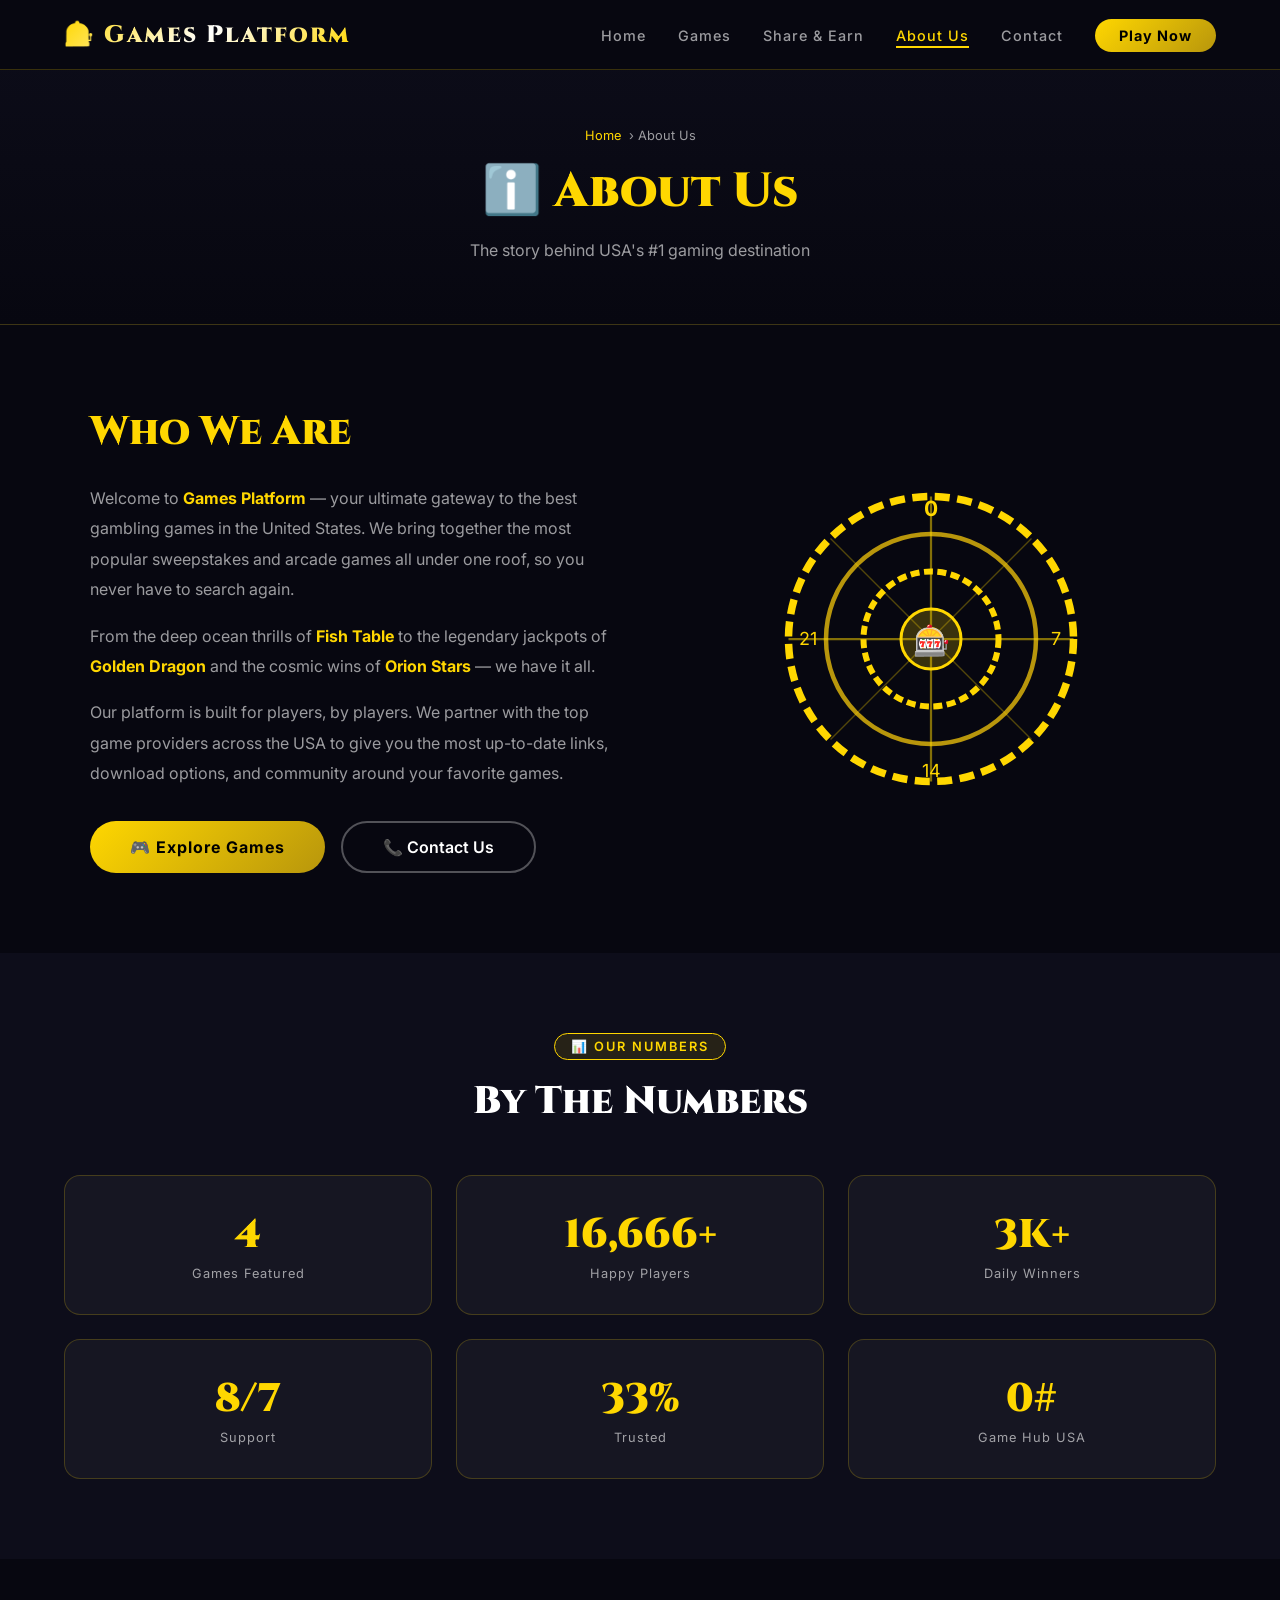
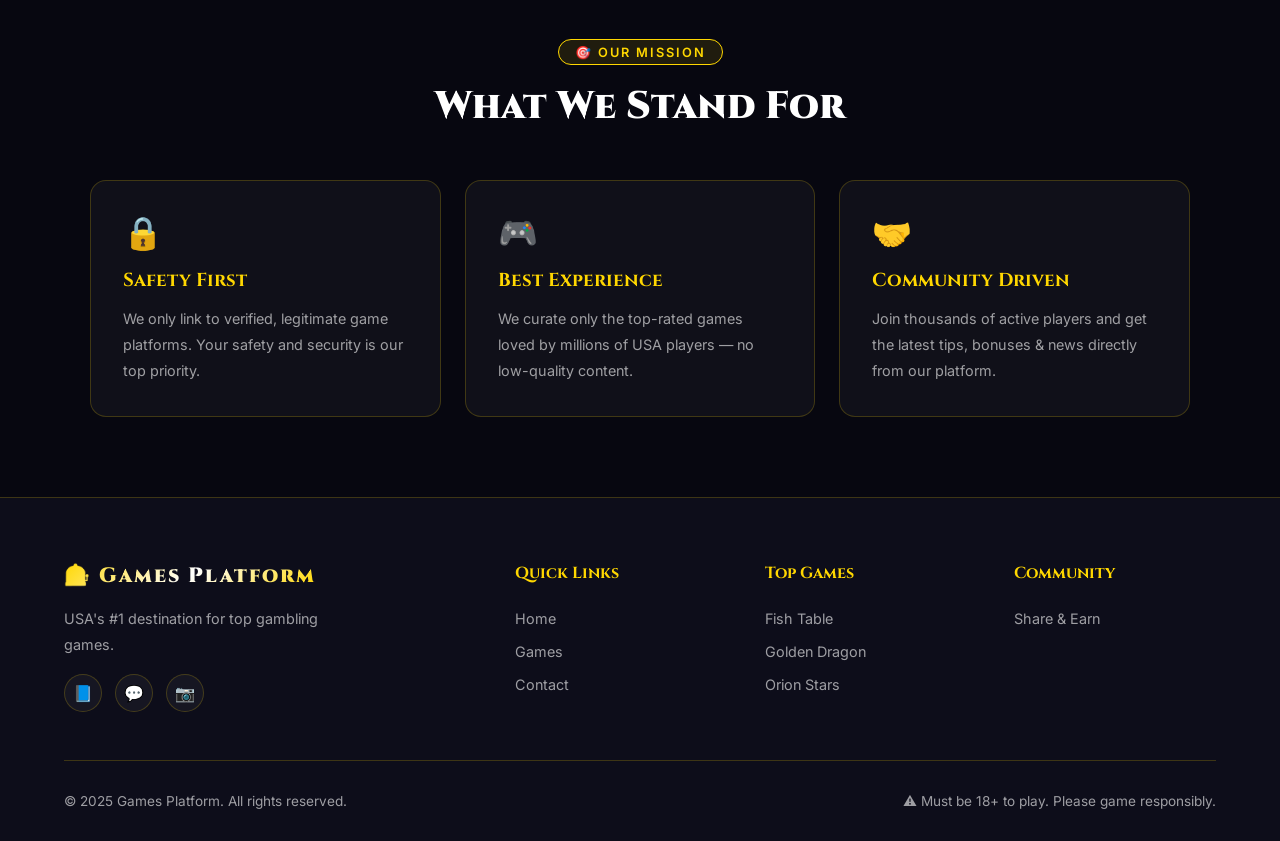
==== about.html @ 81f50ca0 "Add files via upload 1st Deployment" ====
<!DOCTYPE html>
<html lang="en">
<head>
  <meta charset="UTF-8"/>
  <meta name="viewport" content="width=device-width,initial-scale=1.0"/>
  <title>About Us – Games Platform</title>
  <meta name="description" content="Learn about Games Platform – USA's premier gambling games destination. Our mission, story, and commitment to the best gaming experience."/>
  <link rel="stylesheet" href="css/style.css"/>
  <link rel="icon" href="data:image/svg+xml,<svg xmlns='http://www.w3.org/2000/svg' viewBox='0 0 100 100'><text y='.9em' font-size='90'>🎰</text></svg>"/>
</head>
<body>

<nav id="navbar">
  <a href="index.html" class="nav-logo">🎰 Games Platform</a>
  <ul class="nav-links">
    <li><a href="index.html">Home</a></li>
    <li><a href="games.html">Games</a></li>
    <li><a href="referral.html">Share & Earn</a></li>
    <li><a href="about.html" class="active">About Us</a></li>
    <li><a href="contact.html">Contact</a></li>
    <li><a href="games.html" class="nav-cta">Play Now</a></li>
  </ul>
  <button class="hamburger" id="hamburger"><span></span><span></span><span></span></button>
</nav>
<div class="mobile-menu" id="mobileMenu">
  <a href="index.html">🏠 Home</a>
  <a href="games.html">🎮 Games</a>
  <a href="referral.html">🎁 Share & Earn</a>
  <a href="about.html">ℹ️ About Us</a>
  <a href="contact.html">📞 Contact</a>
</div>

<div class="page-header">
  <div class="breadcrumb"><a href="index.html">Home</a> › About Us</div>
  <h1>ℹ️ About Us</h1>
  <p>The story behind USA's #1 gaming destination</p>
</div>

<!-- ABOUT SECTION -->
<section style="background:var(--bg)">
  <div class="about-grid fade-in">
    <div class="about-text">
      <h2>Who We Are</h2>
      <p>Welcome to <strong style="color:var(--gold)">Games Platform</strong> — your ultimate gateway to the best gambling games in the United States. We bring together the most popular sweepstakes and arcade games all under one roof, so you never have to search again.</p>
      <p>From the deep ocean thrills of <strong style="color:var(--gold)">Fish Table</strong> to the legendary jackpots of <strong style="color:var(--gold)">Golden Dragon</strong> and the cosmic wins of <strong style="color:var(--gold)">Orion Stars</strong> — we have it all.</p>
      <p>Our platform is built for players, by players. We partner with the top game providers across the USA to give you the most up-to-date links, download options, and community around your favorite games.</p>
      <div style="margin-top:2rem;display:flex;gap:1rem;flex-wrap:wrap">
        <a href="games.html" class="btn-primary">🎮 Explore Games</a>
        <a href="contact.html" class="btn-outline">📞 Contact Us</a>
      </div>
    </div>
    <div class="about-visual">
      <svg class="about-wheel" viewBox="0 0 200 200" fill="none" xmlns="http://www.w3.org/2000/svg">
        <circle cx="100" cy="100" r="95" stroke="#FFD700" stroke-width="5" stroke-dasharray="10 5"/>
        <circle cx="100" cy="100" r="70" stroke="#B8960C" stroke-width="3"/>
        <circle cx="100" cy="100" r="45" stroke="#FFD700" stroke-width="4" stroke-dasharray="6 3"/>
        <circle cx="100" cy="100" r="20" fill="rgba(255,215,0,0.2)" stroke="#FFD700" stroke-width="2"/>
        <circle cx="100" cy="100" r="8" fill="#FFD700"/>
        <line x1="100" y1="5" x2="100" y2="195" stroke="#FFD700" stroke-width="1.5" opacity="0.5"/>
        <line x1="5" y1="100" x2="195" y2="100" stroke="#FFD700" stroke-width="1.5" opacity="0.5"/>
        <line x1="33" y1="33" x2="167" y2="167" stroke="#FFD700" stroke-width="1" opacity="0.3"/>
        <line x1="167" y1="33" x2="33" y2="167" stroke="#FFD700" stroke-width="1" opacity="0.3"/>
        <text x="100" y="18" text-anchor="middle" fill="#FFD700" font-size="14" font-weight="bold">0</text>
        <text x="183" y="104" text-anchor="middle" fill="#FFD700" font-size="12">7</text>
        <text x="100" y="192" text-anchor="middle" fill="#FFD700" font-size="12">14</text>
        <text x="18" y="104" text-anchor="middle" fill="#FFD700" font-size="12">21</text>
        <text x="100" y="108" text-anchor="middle" fill="#FFD700" font-size="20">🎰</text>
      </svg>
    </div>
  </div>
</section>

<!-- STATS -->
<section style="background:var(--bg2)">
  <div class="section-header fade-in">
    <div class="section-badge">📊 Our Numbers</div>
    <h2 class="section-title">By The Numbers</h2>
  </div>
  <div class="stats-row fade-in">
    <div class="stat-box">
      <span class="big" data-target="12" data-suffix="">12</span>
      <span class="lbl">Games Featured</span>
    </div>
    <div class="stat-box">
      <span class="big" data-target="50000" data-suffix="+">50K+</span>
      <span class="lbl">Happy Players</span>
    </div>
    <div class="stat-box">
      <span class="big" data-target="10" data-suffix="K+">10K+</span>
      <span class="lbl">Daily Winners</span>
    </div>
    <div class="stat-box">
      <span class="big" data-target="24" data-suffix="/7">24/7</span>
      <span class="lbl">Support</span>
    </div>
    <div class="stat-box">
      <span class="big" data-target="100" data-suffix="%">100%</span>
      <span class="lbl">Trusted</span>
    </div>
    <div class="stat-box">
      <span class="big" data-target="1" data-suffix="#">#1</span>
      <span class="lbl">Game Hub USA</span>
    </div>
  </div>
</section>

<!-- MISSION -->
<section style="background:var(--bg)">
  <div class="section-header fade-in">
    <div class="section-badge">🎯 Our Mission</div>
    <h2 class="section-title">What We Stand For</h2>
  </div>
  <div style="display:grid;grid-template-columns:repeat(auto-fit,minmax(260px,1fr));gap:1.5rem;max-width:1100px;margin:0 auto">
    <div class="stat-box fade-in" style="text-align:left;padding:2rem">
      <span style="font-size:2rem;margin-bottom:1rem;display:block">🔒</span>
      <h3 style="font-family:Cinzel,serif;color:var(--gold);margin-bottom:.8rem">Safety First</h3>
      <p style="color:var(--text-dim);font-size:.9rem;line-height:1.8">We only link to verified, legitimate game platforms. Your safety and security is our top priority.</p>
    </div>
    <div class="stat-box fade-in" style="text-align:left;padding:2rem">
      <span style="font-size:2rem;margin-bottom:1rem;display:block">🎮</span>
      <h3 style="font-family:Cinzel,serif;color:var(--gold);margin-bottom:.8rem">Best Experience</h3>
      <p style="color:var(--text-dim);font-size:.9rem;line-height:1.8">We curate only the top-rated games loved by millions of USA players — no low-quality content.</p>
    </div>
    <div class="stat-box fade-in" style="text-align:left;padding:2rem">
      <span style="font-size:2rem;margin-bottom:1rem;display:block">🤝</span>
      <h3 style="font-family:Cinzel,serif;color:var(--gold);margin-bottom:.8rem">Community Driven</h3>
      <p style="color:var(--text-dim);font-size:.9rem;line-height:1.8">Join thousands of active players and get the latest tips, bonuses & news directly from our platform.</p>
    </div>
  </div>
</section>

<footer>
  <div class="footer-grid">
    <div class="footer-brand">
      <a href="index.html" class="nav-logo">🎰 Games Platform</a>
      <p>USA's #1 destination for top gambling games.</p>
      <div class="footer-socials">
        <a href="https://facebook.com/gamesplatform" class="footer-social" target="_blank">📘</a>
        <a href="https://wa.me/1234567890" class="footer-social" target="_blank">💬</a>
        <a href="https://instagram.com/gamesplatform" class="footer-social" target="_blank">📷</a>
      </div>
    </div>
    <div class="footer-col"><h4>Quick Links</h4><ul>
      <li><a href="index.html">Home</a></li>
      <li><a href="games.html">Games</a></li>
      <li><a href="contact.html">Contact</a></li>
    </ul></div>
    <div class="footer-col"><h4>Top Games</h4><ul>
      <li><a href="games.html">Fish Table</a></li>
      <li><a href="games.html">Golden Dragon</a></li>
      <li><a href="games.html">Orion Stars</a></li>
    </ul></div>
    <div class="footer-col"><h4>Community</h4><ul>
      <li><a href="referral.html">Share & Earn</a></li>
    </ul></div>
  </div>
  <div class="footer-bottom">
    <p>© 2025 Games Platform. All rights reserved.</p>
    <p class="disclaimer">⚠️ Must be 18+ to play. Please game responsibly.</p>
  </div>
</footer>

<script src="js/games.js"></script>
<script src="js/main.js"></script>
</body>
</html>
---- css/style.css ----
@import url('https://fonts.googleapis.com/css2?family=Cinzel:wght@400;600;700;900&family=Inter:wght@300;400;500;600;700&display=swap');

:root {
  --gold: #FFD700;
  --gold-dark: #B8960C;
  --red: #FF2244;
  --green: #00FF88;
  --bg: #070710;
  --bg2: #0d0d1a;
  --bg3: #12122a;
  --card: rgba(255,255,255,0.04);
  --border: rgba(255,215,0,0.2);
  --text: #ffffff;
  --text-dim: rgba(255,255,255,0.6);
  --nav-h: 70px;
  --radius: 16px;
  --shadow-gold: 0 0 30px rgba(255,215,0,0.3);
}

*,*::before,*::after{box-sizing:border-box;margin:0;padding:0;}
html{scroll-behavior:smooth;}
body{font-family:'Inter',sans-serif;background:var(--bg);color:var(--text);overflow-x:hidden;min-height:100vh;}

/* ── SCROLLBAR ── */
::-webkit-scrollbar{width:6px;}
::-webkit-scrollbar-track{background:var(--bg);}
::-webkit-scrollbar-thumb{background:var(--gold-dark);border-radius:3px;}

/* ── NAV ── */
nav{position:fixed;top:0;left:0;width:100%;height:var(--nav-h);z-index:1000;display:flex;align-items:center;justify-content:space-between;padding:0 5%;background:rgba(7,7,16,0.9);backdrop-filter:blur(20px);border-bottom:1px solid var(--border);transition:.3s;}
.nav-logo{font-family:'Cinzel',serif;font-size:1.5rem;font-weight:900;background:linear-gradient(135deg,var(--gold),#fff,var(--gold));-webkit-background-clip:text;-webkit-text-fill-color:transparent;background-clip:text;text-decoration:none;letter-spacing:2px;}
.nav-links{display:flex;align-items:center;gap:2rem;list-style:none;}
.nav-links a{color:var(--text-dim);text-decoration:none;font-size:.9rem;font-weight:500;transition:.3s;letter-spacing:1px;position:relative;}
.nav-links a::after{content:'';position:absolute;bottom:-4px;left:0;width:0;height:2px;background:var(--gold);transition:.3s;}
.nav-links a:hover,.nav-links a.active{color:var(--gold);}
.nav-links a:hover::after,.nav-links a.active::after{width:100%;}
.nav-cta{background:linear-gradient(135deg,var(--gold),var(--gold-dark));color:#000!important;padding:.5rem 1.5rem;border-radius:50px;font-weight:700!important;transition:.3s!important;}
.nav-cta:hover{transform:scale(1.05);box-shadow:var(--shadow-gold);}
.hamburger{display:none;flex-direction:column;gap:5px;cursor:pointer;background:none;border:none;padding:5px;}
.hamburger span{display:block;width:25px;height:2px;background:var(--gold);transition:.3s;border-radius:2px;}
.mobile-menu{display:none;position:fixed;top:var(--nav-h);left:0;width:100%;background:rgba(7,7,16,0.98);backdrop-filter:blur(20px);padding:2rem;flex-direction:column;gap:1.5rem;border-bottom:1px solid var(--border);z-index:999;}
.mobile-menu a{color:var(--text);text-decoration:none;font-size:1.1rem;font-weight:500;padding:.5rem 0;border-bottom:1px solid var(--border);}
.mobile-menu.open{display:flex;}

/* ── HERO ── */
.hero{position:relative;min-height:100vh;display:flex;align-items:center;justify-content:center;text-align:center;overflow:hidden;padding-top:var(--nav-h);}
.hero-bg{position:absolute;inset:0;background:linear-gradient(135deg,#070710 0%,#0d0a1a 40%,#1a0a00 100%);}
.hero-bg::before{content:'';position:absolute;inset:0;background:url('images/hero_banner.png') center/cover no-repeat;opacity:.25;}
.hero-particles{position:absolute;inset:0;pointer-events:none;}
.particle{position:absolute;pointer-events:none;animation:float-particle linear infinite;}
@keyframes float-particle{0%{transform:translateY(100vh) rotate(0deg);opacity:0;}10%{opacity:1;}90%{opacity:1;}100%{transform:translateY(-100px) rotate(720deg);opacity:0;}}
.hero-content{position:relative;z-index:2;max-width:900px;padding:2rem;}
.hero-badge{display:inline-block;background:rgba(255,215,0,.1);border:1px solid var(--gold);color:var(--gold);padding:.4rem 1.2rem;border-radius:50px;font-size:.85rem;font-weight:600;letter-spacing:2px;margin-bottom:1.5rem;animation:pulse-glow 2s infinite;}
@keyframes pulse-glow{0%,100%{box-shadow:0 0 10px rgba(255,215,0,.3);}50%{box-shadow:0 0 30px rgba(255,215,0,.7);}}
.hero h1{font-family:'Cinzel',serif;font-size:clamp(2.5rem,6vw,5rem);font-weight:900;line-height:1.1;margin-bottom:1.5rem;background:linear-gradient(135deg,#fff 0%,var(--gold) 50%,#fff 100%);-webkit-background-clip:text;-webkit-text-fill-color:transparent;background-clip:text;background-size:200%;animation:shimmer 3s linear infinite;}
@keyframes shimmer{0%{background-position:200% center;}100%{background-position:-200% center;}}
.hero p{font-size:1.1rem;color:var(--text-dim);max-width:600px;margin:0 auto 2.5rem;line-height:1.8;}
.hero-btns{display:flex;gap:1rem;justify-content:center;flex-wrap:wrap;}
.btn-primary{display:inline-flex;align-items:center;gap:.5rem;background:linear-gradient(135deg,var(--gold),var(--gold-dark));color:#000;padding:.9rem 2.5rem;border-radius:50px;font-weight:700;text-decoration:none;font-size:1rem;transition:.3s;border:none;cursor:pointer;letter-spacing:1px;}
.btn-primary:hover{transform:translateY(-3px) scale(1.03);box-shadow:0 10px 40px rgba(255,215,0,.5);}
.btn-outline{display:inline-flex;align-items:center;gap:.5rem;background:transparent;color:var(--text);padding:.9rem 2.5rem;border-radius:50px;font-weight:600;text-decoration:none;font-size:1rem;transition:.3s;border:2px solid rgba(255,255,255,.3);cursor:pointer;}
.btn-outline:hover{border-color:var(--gold);color:var(--gold);transform:translateY(-3px);}
.hero-stats{display:flex;gap:3rem;justify-content:center;margin-top:4rem;flex-wrap:wrap;}
.hero-stat{text-align:center;}
.hero-stat .num{font-family:'Cinzel',serif;font-size:2rem;font-weight:900;color:var(--gold);display:block;}
.hero-stat .lbl{font-size:.8rem;color:var(--text-dim);letter-spacing:2px;text-transform:uppercase;}

/* ── ROULETTE WHEEL ANIMATION ── */
.roulette-anim{position:absolute;right:-5%;top:50%;transform:translateY(-50%);width:400px;height:400px;opacity:.15;animation:spin-slow 20s linear infinite;}
@keyframes spin-slow{from{transform:translateY(-50%) rotate(0deg);}to{transform:translateY(-50%) rotate(360deg);}}
.roulette-anim svg{width:100%;height:100%;}

/* ── SECTION COMMONS ── */
section{padding:5rem 5%;}
.section-header{text-align:center;margin-bottom:3rem;}
.section-badge{display:inline-block;background:rgba(255,215,0,.1);border:1px solid var(--gold);color:var(--gold);padding:.3rem 1rem;border-radius:50px;font-size:.8rem;font-weight:600;letter-spacing:2px;margin-bottom:1rem;text-transform:uppercase;}
.section-title{font-family:'Cinzel',serif;font-size:clamp(1.8rem,3vw,2.8rem);font-weight:900;margin-bottom:1rem;}
.section-sub{color:var(--text-dim);font-size:1rem;max-width:500px;margin:0 auto;}

/* ── HOT GAMES STRIP ── */
.hot-section{background:var(--bg2);padding:3rem 0;}
.hot-scroll-container{overflow-x:auto;padding:0 5%;scrollbar-width:none;}
.hot-scroll-container::-webkit-scrollbar{display:none;}
.hot-strip{display:flex;gap:1.5rem;width:max-content;padding:1rem 0;}
.hot-card{width:220px;border-radius:var(--radius);overflow:hidden;position:relative;cursor:pointer;transition:.3s;border:1px solid var(--border);flex-shrink:0;}
.hot-card:hover{transform:translateY(-8px) scale(1.03);border-color:var(--gold);box-shadow:var(--shadow-gold);}
.hot-card-img{width:100%;height:140px;object-fit:cover;display:block;}
.hot-card-img-placeholder{width:100%;height:140px;display:flex;align-items:center;justify-content:center;font-size:3rem;}
.hot-card-info{padding:1rem;background:var(--bg3);}
.hot-card-info h4{font-family:'Cinzel',serif;font-size:.9rem;margin-bottom:.3rem;color:var(--gold);}
.hot-card-info p{font-size:.75rem;color:var(--text-dim);}
.hot-badge{position:absolute;top:.7rem;left:.7rem;background:var(--red);color:#fff;padding:.2rem .6rem;border-radius:50px;font-size:.7rem;font-weight:700;animation:pulse-badge 1.5s infinite;}
@keyframes pulse-badge{0%,100%{transform:scale(1);}50%{transform:scale(1.1);}}

/* ── GAME CARDS GRID ── */
.games-grid{display:grid;grid-template-columns:repeat(auto-fill,minmax(280px,1fr));gap:1.5rem;}
.game-card{background:var(--card);border:1px solid var(--border);border-radius:var(--radius);overflow:hidden;transition:.4s;position:relative;display:flex;flex-direction:column;}
.game-card:hover{transform:translateY(-10px);border-color:var(--gold);box-shadow:var(--shadow-gold);}
.game-card-img-wrap{position:relative;height:200px;overflow:hidden;}
.game-card-img{width:100%;height:100%;object-fit:cover;transition:.4s;}
.game-card:hover .game-card-img{transform:scale(1.08);}
.game-card-placeholder{width:100%;height:100%;display:flex;align-items:center;justify-content:center;font-size:4rem;transition:.4s;}
.game-card:hover .game-card-placeholder{transform:scale(1.1);}
.game-card-badge{position:absolute;top:.8rem;left:.8rem;padding:.3rem .8rem;border-radius:50px;font-size:.75rem;font-weight:700;background:var(--red);color:#fff;backdrop-filter:blur(10px);}
.game-card-body{padding:1.5rem;flex:1;display:flex;flex-direction:column;}
.game-card-body h3{font-family:'Cinzel',serif;font-size:1.1rem;font-weight:700;margin-bottom:.5rem;color:var(--gold);}
.game-card-body p{font-size:.85rem;color:var(--text-dim);line-height:1.6;flex:1;margin-bottom:1rem;}
.game-card-rating{display:flex;align-items:center;gap:.3rem;font-size:.8rem;color:var(--gold);margin-bottom:1rem;}
.game-card-btns{display:flex;gap:.8rem;}
.btn-play{flex:1;display:inline-flex;align-items:center;justify-content:center;gap:.4rem;background:linear-gradient(135deg,var(--gold),var(--gold-dark));color:#000;padding:.6rem 1rem;border-radius:50px;font-weight:700;text-decoration:none;font-size:.85rem;transition:.3s;border:none;cursor:pointer;}
.btn-play:hover{transform:scale(1.05);box-shadow:0 5px 20px rgba(255,215,0,.4);}
.btn-download{flex:1;display:inline-flex;align-items:center;justify-content:center;gap:.4rem;background:transparent;color:var(--text);padding:.6rem 1rem;border-radius:50px;font-weight:600;text-decoration:none;font-size:.85rem;transition:.3s;border:1px solid rgba(255,255,255,.2);}
.btn-download:hover{border-color:var(--green);color:var(--green);}

/* ── FILTER TABS ── */
.filter-tabs{display:flex;gap:.8rem;justify-content:center;flex-wrap:wrap;margin-bottom:2.5rem;}
.filter-tab{background:transparent;border:1px solid var(--border);color:var(--text-dim);padding:.5rem 1.5rem;border-radius:50px;font-size:.85rem;font-weight:500;cursor:pointer;transition:.3s;}
.filter-tab.active,.filter-tab:hover{background:var(--gold);color:#000;border-color:var(--gold);font-weight:700;}

/* ── ABOUT PAGE ── */
.about-grid{display:grid;grid-template-columns:1fr 1fr;gap:4rem;align-items:center;max-width:1100px;margin:0 auto;}
.about-text h2{font-family:'Cinzel',serif;font-size:2.5rem;font-weight:900;margin-bottom:1.5rem;color:var(--gold);}
.about-text p{color:var(--text-dim);line-height:1.9;margin-bottom:1rem;font-size:1rem;}
.about-visual{position:relative;display:flex;align-items:center;justify-content:center;}
.about-wheel{width:300px;height:300px;animation:spin-slow 15s linear infinite;}
.stats-row{display:grid;grid-template-columns:repeat(3,1fr);gap:1.5rem;margin-top:3rem;}
.stat-box{background:var(--card);border:1px solid var(--border);border-radius:var(--radius);padding:2rem;text-align:center;transition:.3s;}
.stat-box:hover{border-color:var(--gold);box-shadow:var(--shadow-gold);}
.stat-box .big{font-family:'Cinzel',serif;font-size:2.5rem;font-weight:900;color:var(--gold);display:block;}
.stat-box .lbl{font-size:.8rem;color:var(--text-dim);letter-spacing:1px;}

/* ── CONTACT PAGE ── */
.contact-grid{display:grid;grid-template-columns:1fr 1fr;gap:4rem;max-width:1000px;margin:0 auto;align-items:start;}
.contact-info h2{font-family:'Cinzel',serif;font-size:2rem;color:var(--gold);margin-bottom:1rem;}
.contact-info p{color:var(--text-dim);line-height:1.8;margin-bottom:2rem;}
.contact-links{display:flex;flex-direction:column;gap:1rem;}
.contact-link{display:flex;align-items:center;gap:1rem;padding:1rem 1.5rem;background:var(--card);border:1px solid var(--border);border-radius:var(--radius);text-decoration:none;color:var(--text);transition:.3s;}
.contact-link:hover{border-color:var(--gold);color:var(--gold);transform:translateX(5px);}
.contact-link .icon{font-size:1.5rem;width:40px;text-align:center;}
.contact-link .info strong{display:block;font-weight:600;margin-bottom:.2rem;}
.contact-link .info span{font-size:.85rem;color:var(--text-dim);}
.contact-social{background:var(--bg2);border:1px solid var(--border);border-radius:var(--radius);padding:2rem;}
.contact-social h3{font-family:'Cinzel',serif;font-size:1.3rem;color:var(--gold);margin-bottom:1.5rem;}
.social-links-grid{display:grid;grid-template-columns:1fr 1fr;gap:1rem;}
.social-link{display:flex;align-items:center;gap:.8rem;padding:.8rem 1rem;background:var(--card);border:1px solid var(--border);border-radius:12px;text-decoration:none;color:var(--text);transition:.3s;font-size:.9rem;}
.social-link:hover{border-color:var(--gold);color:var(--gold);transform:scale(1.03);}

/* ── FACEBOOK PAGES ── */
.fb-grid{display:grid;grid-template-columns:repeat(auto-fill,minmax(300px,1fr));gap:1.5rem;}
.fb-card{background:var(--card);border:1px solid var(--border);border-radius:var(--radius);padding:2rem;transition:.3s;display:flex;flex-direction:column;gap:1rem;}
.fb-card:hover{border-color:#1877f2;box-shadow:0 0 30px rgba(24,119,242,.3);transform:translateY(-5px);}
.fb-card-top{display:flex;align-items:center;gap:1rem;}
.fb-avatar{width:60px;height:60px;border-radius:50%;background:linear-gradient(135deg,#1877f2,#42a5f5);display:flex;align-items:center;justify-content:center;font-size:1.8rem;flex-shrink:0;}
.fb-card-top h3{font-family:'Cinzel',serif;font-size:1rem;color:var(--gold);margin-bottom:.3rem;}
.fb-likes{font-size:.8rem;color:var(--text-dim);}
.fb-card p{color:var(--text-dim);font-size:.9rem;line-height:1.7;flex:1;}
.btn-fb{display:inline-flex;align-items:center;justify-content:center;gap:.5rem;background:#1877f2;color:#fff;padding:.7rem 1.5rem;border-radius:50px;font-weight:700;text-decoration:none;font-size:.9rem;transition:.3s;}
.btn-fb:hover{background:#145dbf;transform:scale(1.05);}

/* ── REFERRAL PAGE ── */
.referral-hero{text-align:center;padding:6rem 5% 3rem;background:linear-gradient(180deg,var(--bg2) 0%,var(--bg) 100%);}
.referral-hero h1{font-family:'Cinzel',serif;font-size:clamp(2rem,5vw,3.5rem);font-weight:900;background:linear-gradient(135deg,var(--gold),#fff,var(--green));-webkit-background-clip:text;-webkit-text-fill-color:transparent;background-clip:text;margin-bottom:1rem;}
.referral-steps{display:grid;grid-template-columns:repeat(auto-fit,minmax(220px,1fr));gap:1.5rem;max-width:900px;margin:3rem auto;}
.step-card{background:var(--card);border:1px solid var(--border);border-radius:var(--radius);padding:2rem;text-align:center;transition:.3s;}
.step-card:hover{border-color:var(--gold);box-shadow:var(--shadow-gold);}
.step-num{width:50px;height:50px;border-radius:50%;background:linear-gradient(135deg,var(--gold),var(--gold-dark));color:#000;font-weight:900;font-size:1.2rem;display:flex;align-items:center;justify-content:center;margin:0 auto 1rem;}
.step-card h3{font-family:'Cinzel',serif;color:var(--gold);margin-bottom:.5rem;}
.step-card p{color:var(--text-dim);font-size:.9rem;}
.share-btns{display:flex;gap:1rem;justify-content:center;flex-wrap:wrap;margin:3rem 0;}
.share-btn{display:inline-flex;align-items:center;gap:.7rem;padding:.9rem 2rem;border-radius:50px;font-weight:700;text-decoration:none;font-size:1rem;transition:.3s;border:none;cursor:pointer;color:#fff;}
.share-fb{background:#1877f2;}
.share-wa{background:#25d366;}
.share-tw{background:#1da1f2;}
.share-copy{background:linear-gradient(135deg,var(--gold),var(--gold-dark));color:#000;}
.share-btn:hover{transform:translateY(-3px) scale(1.05);filter:brightness(1.2);}
.rewards-grid{display:grid;grid-template-columns:repeat(auto-fit,minmax(200px,1fr));gap:1.5rem;max-width:900px;margin:0 auto 3rem;}
.reward-card{background:var(--card);border:1px solid var(--border);border-radius:var(--radius);padding:1.5rem;text-align:center;transition:.3s;}
.reward-card:hover{border-color:var(--green);box-shadow:0 0 25px rgba(0,255,136,.2);}
.reward-icon{font-size:2.5rem;margin-bottom:.8rem;display:block;}
.reward-card h4{color:var(--gold);font-family:'Cinzel',serif;margin-bottom:.5rem;}
.reward-card p{color:var(--text-dim);font-size:.85rem;}

/* ── PAGE HEADER ── */
.page-header{padding:8rem 5% 4rem;text-align:center;background:linear-gradient(180deg,var(--bg2) 0%,var(--bg) 100%);border-bottom:1px solid var(--border);}
.page-header h1{font-family:'Cinzel',serif;font-size:clamp(2rem,4vw,3rem);font-weight:900;color:var(--gold);margin-bottom:1rem;}
.page-header p{color:var(--text-dim);font-size:1rem;max-width:500px;margin:0 auto;}
.breadcrumb{display:flex;align-items:center;gap:.5rem;justify-content:center;font-size:.8rem;color:var(--text-dim);margin-bottom:1rem;}
.breadcrumb a{color:var(--gold);text-decoration:none;}

/* ── FOOTER ── */
footer{background:var(--bg2);border-top:1px solid var(--border);padding:4rem 5% 2rem;}
.footer-grid{display:grid;grid-template-columns:2fr 1fr 1fr 1fr;gap:3rem;margin-bottom:3rem;}
.footer-brand .nav-logo{font-size:1.3rem;display:inline-block;margin-bottom:1rem;}
.footer-brand p{color:var(--text-dim);font-size:.9rem;line-height:1.8;max-width:280px;}
.footer-col h4{font-family:'Cinzel',serif;color:var(--gold);margin-bottom:1.5rem;font-size:1rem;}
.footer-col ul{list-style:none;display:flex;flex-direction:column;gap:.8rem;}
.footer-col ul a{color:var(--text-dim);text-decoration:none;font-size:.9rem;transition:.3s;}
.footer-col ul a:hover{color:var(--gold);}
.footer-socials{display:flex;gap:.8rem;margin-top:1rem;}
.footer-social{width:38px;height:38px;border-radius:50%;background:var(--card);border:1px solid var(--border);display:flex;align-items:center;justify-content:center;text-decoration:none;font-size:1rem;transition:.3s;}
.footer-social:hover{border-color:var(--gold);background:rgba(255,215,0,.1);transform:translateY(-3px);}
.footer-bottom{border-top:1px solid var(--border);padding-top:2rem;display:flex;align-items:center;justify-content:space-between;flex-wrap:wrap;gap:1rem;}
.footer-bottom p{color:var(--text-dim);font-size:.85rem;}
.disclaimer{color:rgba(255,255,255,.3);font-size:.75rem;max-width:700px;}

/* ── ANIMATE ON SCROLL ── */
.fade-in{opacity:0;transform:translateY(30px);transition:.8s ease;}
.fade-in.visible{opacity:1;transform:translateY(0);}

/* ── RESPONSIVE ── */
@media(max-width:1024px){.footer-grid{grid-template-columns:1fr 1fr;}.about-grid,.contact-grid{grid-template-columns:1fr;}}
@media(max-width:768px){.nav-links{display:none;}.hamburger{display:flex;}.hero h1{font-size:2.5rem;}.hero-stats{gap:1.5rem;}.footer-grid{grid-template-columns:1fr;}.stats-row{grid-template-columns:1fr 1fr;}}
@media(max-width:480px){section{padding:3rem 4%;}.games-grid{grid-template-columns:1fr;}.social-links-grid{grid-template-columns:1fr;}}
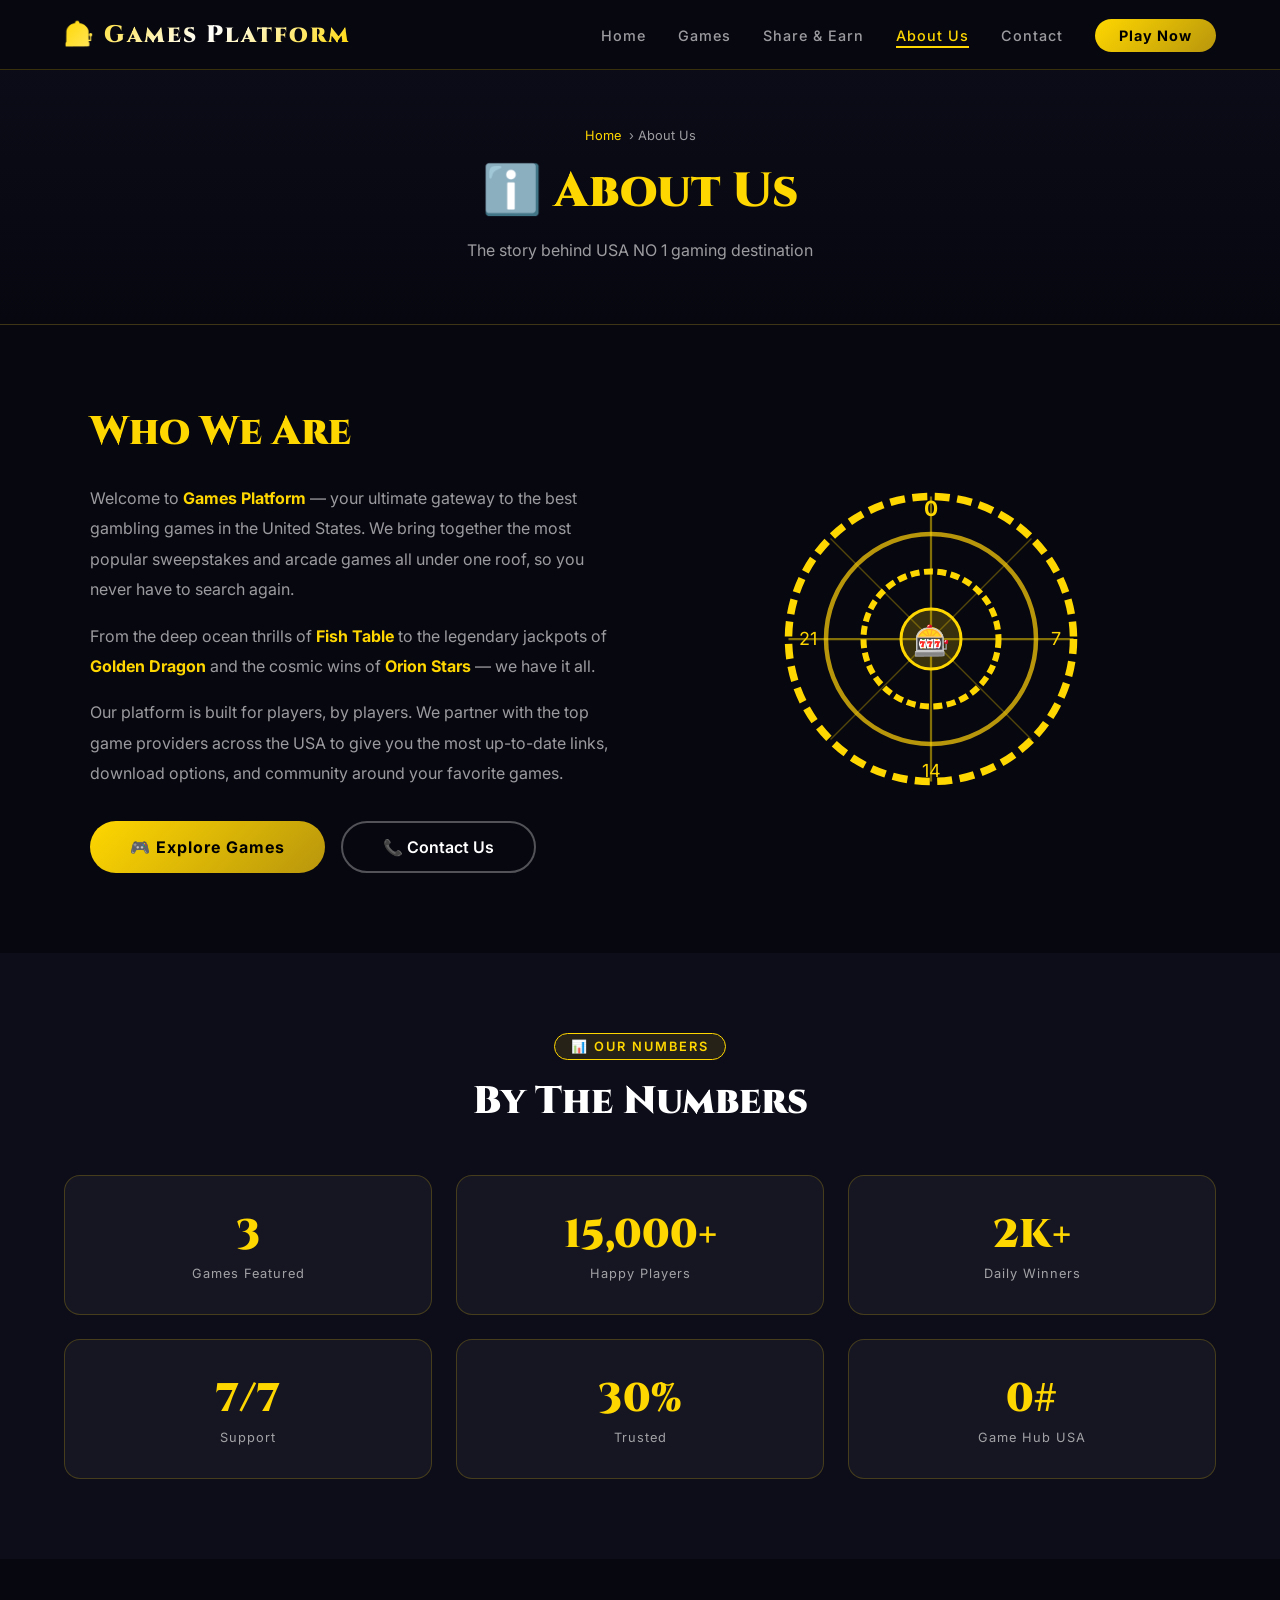
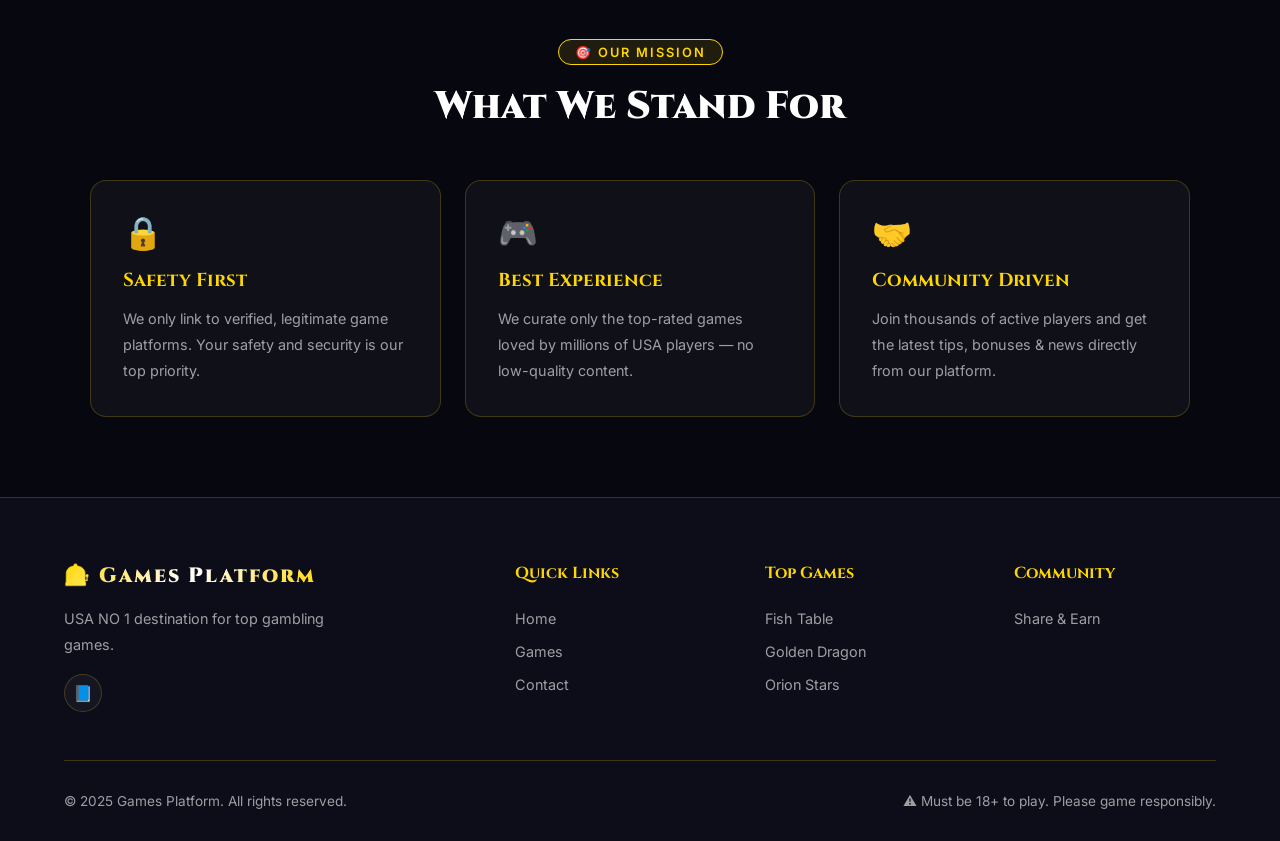
==== commit b522d772: "Update about.html" ====
--- a/about.html
+++ b/about.html
@@ -1,166 +1,198 @@
 <!DOCTYPE html>
 <html lang="en">
+
 <head>
-  <meta charset="UTF-8"/>
-  <meta name="viewport" content="width=device-width,initial-scale=1.0"/>
+  <meta charset="UTF-8" />
+  <meta name="viewport" content="width=device-width,initial-scale=1.0" />
   <title>About Us – Games Platform</title>
-  <meta name="description" content="Learn about Games Platform – USA's premier gambling games destination. Our mission, story, and commitment to the best gaming experience."/>
-  <link rel="stylesheet" href="css/style.css"/>
-  <link rel="icon" href="data:image/svg+xml,<svg xmlns='http://www.w3.org/2000/svg' viewBox='0 0 100 100'><text y='.9em' font-size='90'>🎰</text></svg>"/>
+  <meta name="description"
+    content="Learn about Games Platform – USA's premier gambling games destination. Our mission, story, and commitment to the best gaming experience." />
+  <meta name="keywords"
+    content="about Games Platform, USA gaming destination, trusted online casino, sweepstakes platform, safe gambling online" />
+  <meta name="author" content="Games Platform" />
+  <meta name="robots" content="index, follow" />
+  <meta property="og:title" content="About Us – Games Platform" />
+  <meta property="og:description"
+    content="Learn about Games Platform – USA's premier gambling games destination. Our mission, story, and commitment to the best gaming experience." />
+  <meta property="og:image" content="https://gamesplat.com/images/hero_banner.png" />
+  <meta property="og:url" content="https://gamesplat.com/about.html" />
+  <meta property="og:type" content="website" />
+  <meta name="twitter:card" content="summary_large_image" />
+  <link rel="stylesheet" href="css/style.css" />
+  <link rel="icon"
+    href="data:image/svg+xml,<svg xmlns='http://www.w3.org/2000/svg' viewBox='0 0 100 100'><text y='.9em' font-size='90'>🎰</text></svg>" />
 </head>
+
 <body>
 
-<nav id="navbar">
-  <a href="index.html" class="nav-logo">🎰 Games Platform</a>
-  <ul class="nav-links">
-    <li><a href="index.html">Home</a></li>
-    <li><a href="games.html">Games</a></li>
-    <li><a href="referral.html">Share & Earn</a></li>
-    <li><a href="about.html" class="active">About Us</a></li>
-    <li><a href="contact.html">Contact</a></li>
-    <li><a href="games.html" class="nav-cta">Play Now</a></li>
-  </ul>
-  <button class="hamburger" id="hamburger"><span></span><span></span><span></span></button>
-</nav>
-<div class="mobile-menu" id="mobileMenu">
-  <a href="index.html">🏠 Home</a>
-  <a href="games.html">🎮 Games</a>
-  <a href="referral.html">🎁 Share & Earn</a>
-  <a href="about.html">ℹ️ About Us</a>
-  <a href="contact.html">📞 Contact</a>
-</div>
+  <nav id="navbar">
+    <a href="index.html" class="nav-logo">🎰 Games Platform</a>
+    <ul class="nav-links">
+      <li><a href="index.html">Home</a></li>
+      <li><a href="games.html">Games</a></li>
+      <li><a href="referral.html">Share & Earn</a></li>
+      <li><a href="about.html" class="active">About Us</a></li>
+      <li><a href="contact.html">Contact</a></li>
+      <li><a href="games.html" class="nav-cta">Play Now</a></li>
+    </ul>
+    <button class="hamburger" id="hamburger"><span></span><span></span><span></span></button>
+  </nav>
+  <div class="mobile-menu" id="mobileMenu">
+    <a href="index.html">🏠 Home</a>
+    <a href="games.html">🎮 Games</a>
+    <a href="referral.html">🎁 Share & Earn</a>
+    <a href="about.html">ℹ️ About Us</a>
+    <a href="contact.html">📞 Contact</a>
+  </div>
 
-<div class="page-header">
-  <div class="breadcrumb"><a href="index.html">Home</a> › About Us</div>
-  <h1>ℹ️ About Us</h1>
-  <p>The story behind USA's #1 gaming destination</p>
-</div>
+  <div class="page-header">
+    <div class="breadcrumb"><a href="index.html">Home</a> › About Us</div>
+    <h1>ℹ️ About Us</h1>
+    <p>The story behind USA NO 1 gaming destination</p>
+  </div>
 
-<!-- ABOUT SECTION -->
-<section style="background:var(--bg)">
-  <div class="about-grid fade-in">
-    <div class="about-text">
-      <h2>Who We Are</h2>
-      <p>Welcome to <strong style="color:var(--gold)">Games Platform</strong> — your ultimate gateway to the best gambling games in the United States. We bring together the most popular sweepstakes and arcade games all under one roof, so you never have to search again.</p>
-      <p>From the deep ocean thrills of <strong style="color:var(--gold)">Fish Table</strong> to the legendary jackpots of <strong style="color:var(--gold)">Golden Dragon</strong> and the cosmic wins of <strong style="color:var(--gold)">Orion Stars</strong> — we have it all.</p>
-      <p>Our platform is built for players, by players. We partner with the top game providers across the USA to give you the most up-to-date links, download options, and community around your favorite games.</p>
-      <div style="margin-top:2rem;display:flex;gap:1rem;flex-wrap:wrap">
-        <a href="games.html" class="btn-primary">🎮 Explore Games</a>
-        <a href="contact.html" class="btn-outline">📞 Contact Us</a>
+  <!-- ABOUT SECTION -->
+  <section style="background:var(--bg)">
+    <div class="about-grid fade-in">
+      <div class="about-text">
+        <h2>Who We Are</h2>
+        <p>Welcome to <strong style="color:var(--gold)">Games Platform</strong> — your ultimate gateway to the best
+          gambling games in the United States. We bring together the most popular sweepstakes and arcade games all under
+          one roof, so you never have to search again.</p>
+        <p>From the deep ocean thrills of <strong style="color:var(--gold)">Fish Table</strong> to the legendary
+          jackpots of <strong style="color:var(--gold)">Golden Dragon</strong> and the cosmic wins of <strong
+            style="color:var(--gold)">Orion Stars</strong> — we have it all.</p>
+        <p>Our platform is built for players, by players. We partner with the top game providers across the USA to give
+          you the most up-to-date links, download options, and community around your favorite games.</p>
+        <div style="margin-top:2rem;display:flex;gap:1rem;flex-wrap:wrap">
+          <a href="games.html" class="btn-primary">🎮 Explore Games</a>
+          <a href="contact.html" class="btn-outline">📞 Contact Us</a>
+        </div>
+      </div>
+      <div class="about-visual">
+        <svg class="about-wheel" viewBox="0 0 200 200" fill="none" xmlns="http://www.w3.org/2000/svg">
+          <circle cx="100" cy="100" r="95" stroke="#FFD700" stroke-width="5" stroke-dasharray="10 5" />
+          <circle cx="100" cy="100" r="70" stroke="#B8960C" stroke-width="3" />
+          <circle cx="100" cy="100" r="45" stroke="#FFD700" stroke-width="4" stroke-dasharray="6 3" />
+          <circle cx="100" cy="100" r="20" fill="rgba(255,215,0,0.2)" stroke="#FFD700" stroke-width="2" />
+          <circle cx="100" cy="100" r="8" fill="#FFD700" />
+          <line x1="100" y1="5" x2="100" y2="195" stroke="#FFD700" stroke-width="1.5" opacity="0.5" />
+          <line x1="5" y1="100" x2="195" y2="100" stroke="#FFD700" stroke-width="1.5" opacity="0.5" />
+          <line x1="33" y1="33" x2="167" y2="167" stroke="#FFD700" stroke-width="1" opacity="0.3" />
+          <line x1="167" y1="33" x2="33" y2="167" stroke="#FFD700" stroke-width="1" opacity="0.3" />
+          <text x="100" y="18" text-anchor="middle" fill="#FFD700" font-size="14" font-weight="bold">0</text>
+          <text x="183" y="104" text-anchor="middle" fill="#FFD700" font-size="12">7</text>
+          <text x="100" y="192" text-anchor="middle" fill="#FFD700" font-size="12">14</text>
+          <text x="18" y="104" text-anchor="middle" fill="#FFD700" font-size="12">21</text>
+          <text x="100" y="108" text-anchor="middle" fill="#FFD700" font-size="20">🎰</text>
+        </svg>
       </div>
     </div>
-    <div class="about-visual">
-      <svg class="about-wheel" viewBox="0 0 200 200" fill="none" xmlns="http://www.w3.org/2000/svg">
-        <circle cx="100" cy="100" r="95" stroke="#FFD700" stroke-width="5" stroke-dasharray="10 5"/>
-        <circle cx="100" cy="100" r="70" stroke="#B8960C" stroke-width="3"/>
-        <circle cx="100" cy="100" r="45" stroke="#FFD700" stroke-width="4" stroke-dasharray="6 3"/>
-        <circle cx="100" cy="100" r="20" fill="rgba(255,215,0,0.2)" stroke="#FFD700" stroke-width="2"/>
-        <circle cx="100" cy="100" r="8" fill="#FFD700"/>
-        <line x1="100" y1="5" x2="100" y2="195" stroke="#FFD700" stroke-width="1.5" opacity="0.5"/>
-        <line x1="5" y1="100" x2="195" y2="100" stroke="#FFD700" stroke-width="1.5" opacity="0.5"/>
-        <line x1="33" y1="33" x2="167" y2="167" stroke="#FFD700" stroke-width="1" opacity="0.3"/>
-        <line x1="167" y1="33" x2="33" y2="167" stroke="#FFD700" stroke-width="1" opacity="0.3"/>
-        <text x="100" y="18" text-anchor="middle" fill="#FFD700" font-size="14" font-weight="bold">0</text>
-        <text x="183" y="104" text-anchor="middle" fill="#FFD700" font-size="12">7</text>
-        <text x="100" y="192" text-anchor="middle" fill="#FFD700" font-size="12">14</text>
-        <text x="18" y="104" text-anchor="middle" fill="#FFD700" font-size="12">21</text>
-        <text x="100" y="108" text-anchor="middle" fill="#FFD700" font-size="20">🎰</text>
-      </svg>
+  </section>
+
+  <!-- STATS -->
+  <section style="background:var(--bg2)">
+    <div class="section-header fade-in">
+      <div class="section-badge">📊 Our Numbers</div>
+      <h2 class="section-title">By The Numbers</h2>
     </div>
-  </div>
-</section>
-
-<!-- STATS -->
-<section style="background:var(--bg2)">
-  <div class="section-header fade-in">
-    <div class="section-badge">📊 Our Numbers</div>
-    <h2 class="section-title">By The Numbers</h2>
-  </div>
-  <div class="stats-row fade-in">
-    <div class="stat-box">
-      <span class="big" data-target="12" data-suffix="">12</span>
-      <span class="lbl">Games Featured</span>
-    </div>
-    <div class="stat-box">
-      <span class="big" data-target="50000" data-suffix="+">50K+</span>
-      <span class="lbl">Happy Players</span>
-    </div>
-    <div class="stat-box">
-      <span class="big" data-target="10" data-suffix="K+">10K+</span>
-      <span class="lbl">Daily Winners</span>
-    </div>
-    <div class="stat-box">
-      <span class="big" data-target="24" data-suffix="/7">24/7</span>
-      <span class="lbl">Support</span>
-    </div>
-    <div class="stat-box">
-      <span class="big" data-target="100" data-suffix="%">100%</span>
-      <span class="lbl">Trusted</span>
-    </div>
-    <div class="stat-box">
-      <span class="big" data-target="1" data-suffix="#">#1</span>
-      <span class="lbl">Game Hub USA</span>
-    </div>
-  </div>
-</section>
-
-<!-- MISSION -->
-<section style="background:var(--bg)">
-  <div class="section-header fade-in">
-    <div class="section-badge">🎯 Our Mission</div>
-    <h2 class="section-title">What We Stand For</h2>
-  </div>
-  <div style="display:grid;grid-template-columns:repeat(auto-fit,minmax(260px,1fr));gap:1.5rem;max-width:1100px;margin:0 auto">
-    <div class="stat-box fade-in" style="text-align:left;padding:2rem">
-      <span style="font-size:2rem;margin-bottom:1rem;display:block">🔒</span>
-      <h3 style="font-family:Cinzel,serif;color:var(--gold);margin-bottom:.8rem">Safety First</h3>
-      <p style="color:var(--text-dim);font-size:.9rem;line-height:1.8">We only link to verified, legitimate game platforms. Your safety and security is our top priority.</p>
-    </div>
-    <div class="stat-box fade-in" style="text-align:left;padding:2rem">
-      <span style="font-size:2rem;margin-bottom:1rem;display:block">🎮</span>
-      <h3 style="font-family:Cinzel,serif;color:var(--gold);margin-bottom:.8rem">Best Experience</h3>
-      <p style="color:var(--text-dim);font-size:.9rem;line-height:1.8">We curate only the top-rated games loved by millions of USA players — no low-quality content.</p>
-    </div>
-    <div class="stat-box fade-in" style="text-align:left;padding:2rem">
-      <span style="font-size:2rem;margin-bottom:1rem;display:block">🤝</span>
-      <h3 style="font-family:Cinzel,serif;color:var(--gold);margin-bottom:.8rem">Community Driven</h3>
-      <p style="color:var(--text-dim);font-size:.9rem;line-height:1.8">Join thousands of active players and get the latest tips, bonuses & news directly from our platform.</p>
-    </div>
-  </div>
-</section>
-
-<footer>
-  <div class="footer-grid">
-    <div class="footer-brand">
-      <a href="index.html" class="nav-logo">🎰 Games Platform</a>
-      <p>USA's #1 destination for top gambling games.</p>
-      <div class="footer-socials">
-        <a href="https://facebook.com/gamesplatform" class="footer-social" target="_blank">📘</a>
-        <a href="https://wa.me/1234567890" class="footer-social" target="_blank">💬</a>
-        <a href="https://instagram.com/gamesplatform" class="footer-social" target="_blank">📷</a>
+    <div class="stats-row fade-in">
+      <div class="stat-box">
+        <span class="big" data-target="12" data-suffix="">12</span>
+        <span class="lbl">Games Featured</span>
+      </div>
+      <div class="stat-box">
+        <span class="big" data-target="50000" data-suffix="+">50K+</span>
+        <span class="lbl">Happy Players</span>
+      </div>
+      <div class="stat-box">
+        <span class="big" data-target="10" data-suffix="K+">10K+</span>
+        <span class="lbl">Daily Winners</span>
+      </div>
+      <div class="stat-box">
+        <span class="big" data-target="24" data-suffix="/7">24/7</span>
+        <span class="lbl">Support</span>
+      </div>
+      <div class="stat-box">
+        <span class="big" data-target="100" data-suffix="%">100%</span>
+        <span class="lbl">Trusted</span>
+      </div>
+      <div class="stat-box">
+        <span class="big" data-target="1" data-suffix="#">#1</span>
+        <span class="lbl">Game Hub USA</span>
       </div>
     </div>
-    <div class="footer-col"><h4>Quick Links</h4><ul>
-      <li><a href="index.html">Home</a></li>
-      <li><a href="games.html">Games</a></li>
-      <li><a href="contact.html">Contact</a></li>
-    </ul></div>
-    <div class="footer-col"><h4>Top Games</h4><ul>
-      <li><a href="games.html">Fish Table</a></li>
-      <li><a href="games.html">Golden Dragon</a></li>
-      <li><a href="games.html">Orion Stars</a></li>
-    </ul></div>
-    <div class="footer-col"><h4>Community</h4><ul>
-      <li><a href="referral.html">Share & Earn</a></li>
-    </ul></div>
-  </div>
-  <div class="footer-bottom">
-    <p>© 2025 Games Platform. All rights reserved.</p>
-    <p class="disclaimer">⚠️ Must be 18+ to play. Please game responsibly.</p>
-  </div>
-</footer>
+  </section>
 
-<script src="js/games.js"></script>
-<script src="js/main.js"></script>
+  <!-- MISSION -->
+  <section style="background:var(--bg)">
+    <div class="section-header fade-in">
+      <div class="section-badge">🎯 Our Mission</div>
+      <h2 class="section-title">What We Stand For</h2>
+    </div>
+    <div
+      style="display:grid;grid-template-columns:repeat(auto-fit,minmax(260px,1fr));gap:1.5rem;max-width:1100px;margin:0 auto">
+      <div class="stat-box fade-in" style="text-align:left;padding:2rem">
+        <span style="font-size:2rem;margin-bottom:1rem;display:block">🔒</span>
+        <h3 style="font-family:Cinzel,serif;color:var(--gold);margin-bottom:.8rem">Safety First</h3>
+        <p style="color:var(--text-dim);font-size:.9rem;line-height:1.8">We only link to verified, legitimate game
+          platforms. Your safety and security is our top priority.</p>
+      </div>
+      <div class="stat-box fade-in" style="text-align:left;padding:2rem">
+        <span style="font-size:2rem;margin-bottom:1rem;display:block">🎮</span>
+        <h3 style="font-family:Cinzel,serif;color:var(--gold);margin-bottom:.8rem">Best Experience</h3>
+        <p style="color:var(--text-dim);font-size:.9rem;line-height:1.8">We curate only the top-rated games loved by
+          millions of USA players — no low-quality content.</p>
+      </div>
+      <div class="stat-box fade-in" style="text-align:left;padding:2rem">
+        <span style="font-size:2rem;margin-bottom:1rem;display:block">🤝</span>
+        <h3 style="font-family:Cinzel,serif;color:var(--gold);margin-bottom:.8rem">Community Driven</h3>
+        <p style="color:var(--text-dim);font-size:.9rem;line-height:1.8">Join thousands of active players and get the
+          latest tips, bonuses & news directly from our platform.</p>
+      </div>
+    </div>
+  </section>
+
+  <footer>
+    <div class="footer-grid">
+      <div class="footer-brand">
+        <a href="index.html" class="nav-logo">🎰 Games Platform</a>
+        <p>USA NO 1 destination for top gambling games.</p>
+        <div class="footer-socials">
+          <a href="https://www.facebook.com/profile.php?id=100082982277084" class="footer-social" target="_blank">📘</a>
+        </div>
+      </div>
+      <div class="footer-col">
+        <h4>Quick Links</h4>
+        <ul>
+          <li><a href="index.html">Home</a></li>
+          <li><a href="games.html">Games</a></li>
+          <li><a href="contact.html">Contact</a></li>
+        </ul>
+      </div>
+      <div class="footer-col">
+        <h4>Top Games</h4>
+        <ul>
+          <li><a href="games.html">Fish Table</a></li>
+          <li><a href="games.html">Golden Dragon</a></li>
+          <li><a href="games.html">Orion Stars</a></li>
+        </ul>
+      </div>
+      <div class="footer-col">
+        <h4>Community</h4>
+        <ul>
+          <li><a href="referral.html">Share & Earn</a></li>
+        </ul>
+      </div>
+    </div>
+    <div class="footer-bottom">
+      <p>© 2025 Games Platform. All rights reserved.</p>
+      <p class="disclaimer">⚠️ Must be 18+ to play. Please game responsibly.</p>
+    </div>
+  </footer>
+
+  <script src="js/games.js"></script>
+  <script src="js/main.js"></script>
 </body>
+
 </html>
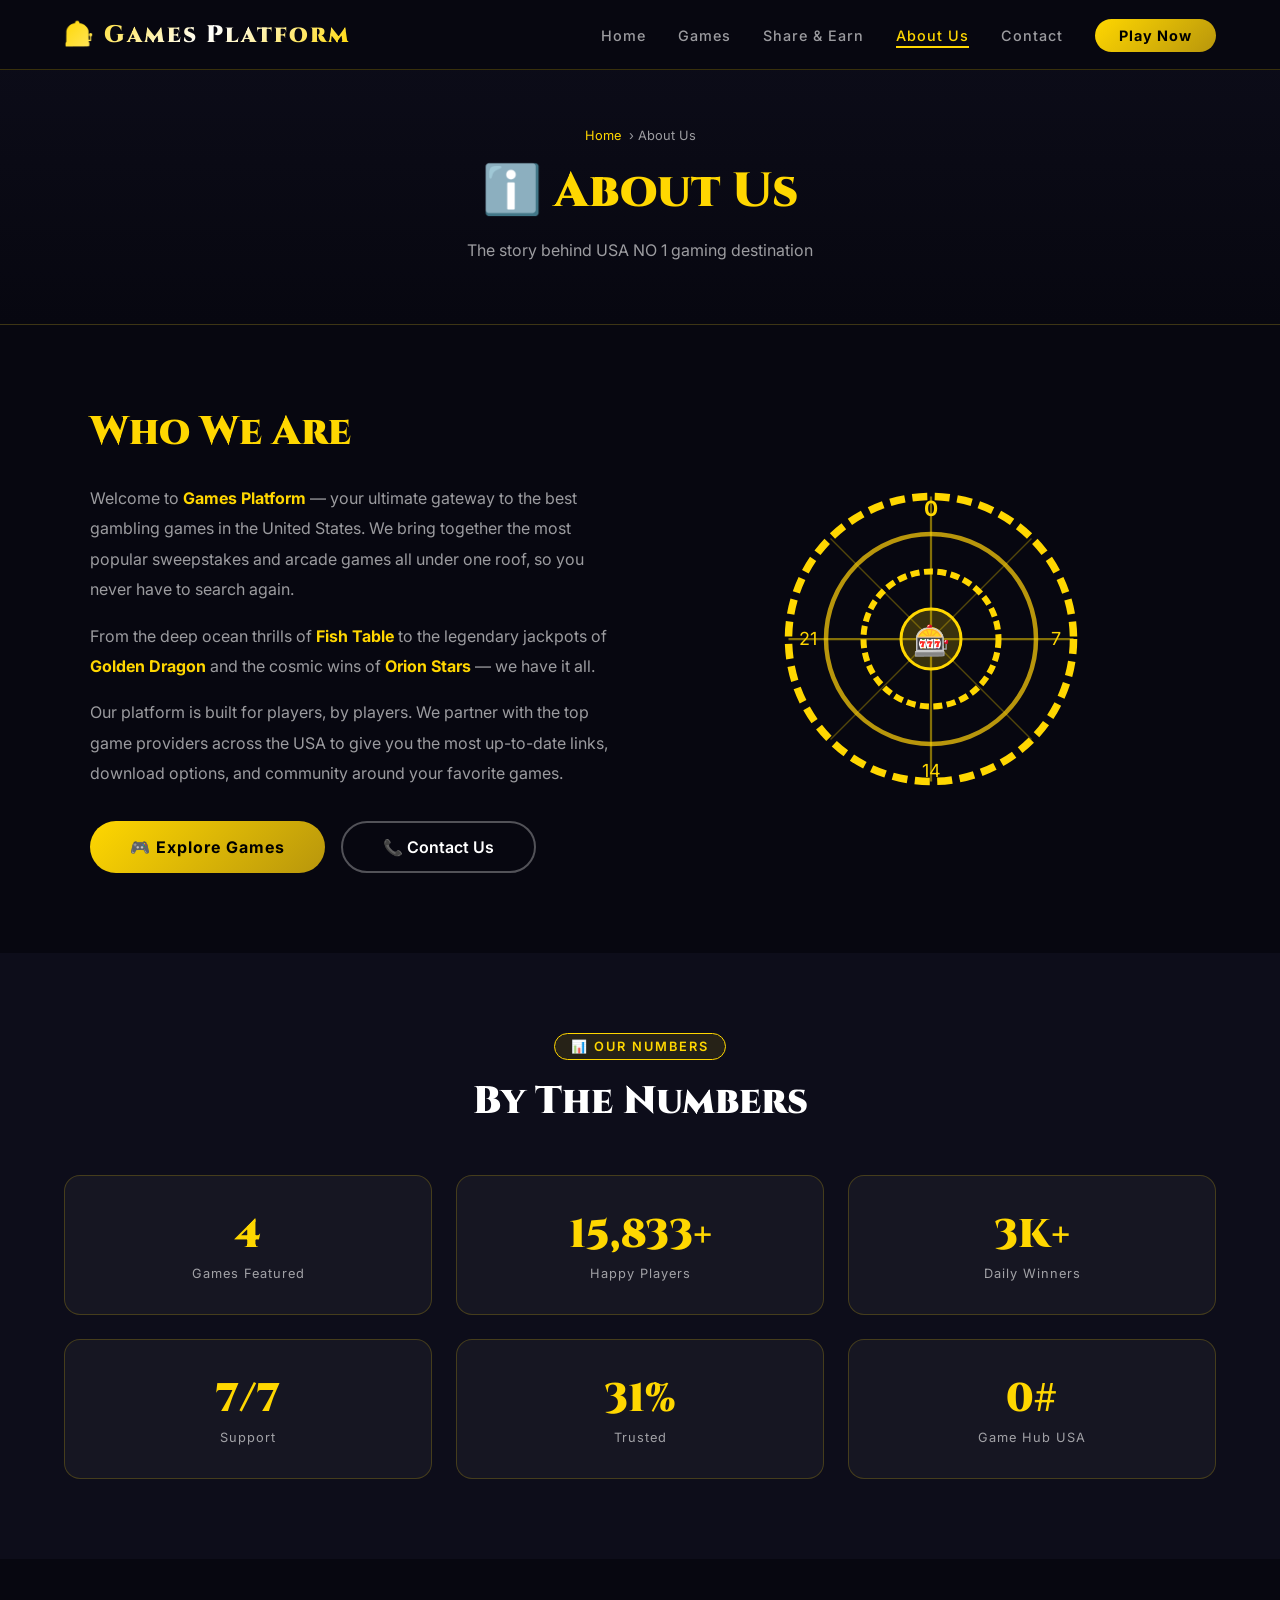
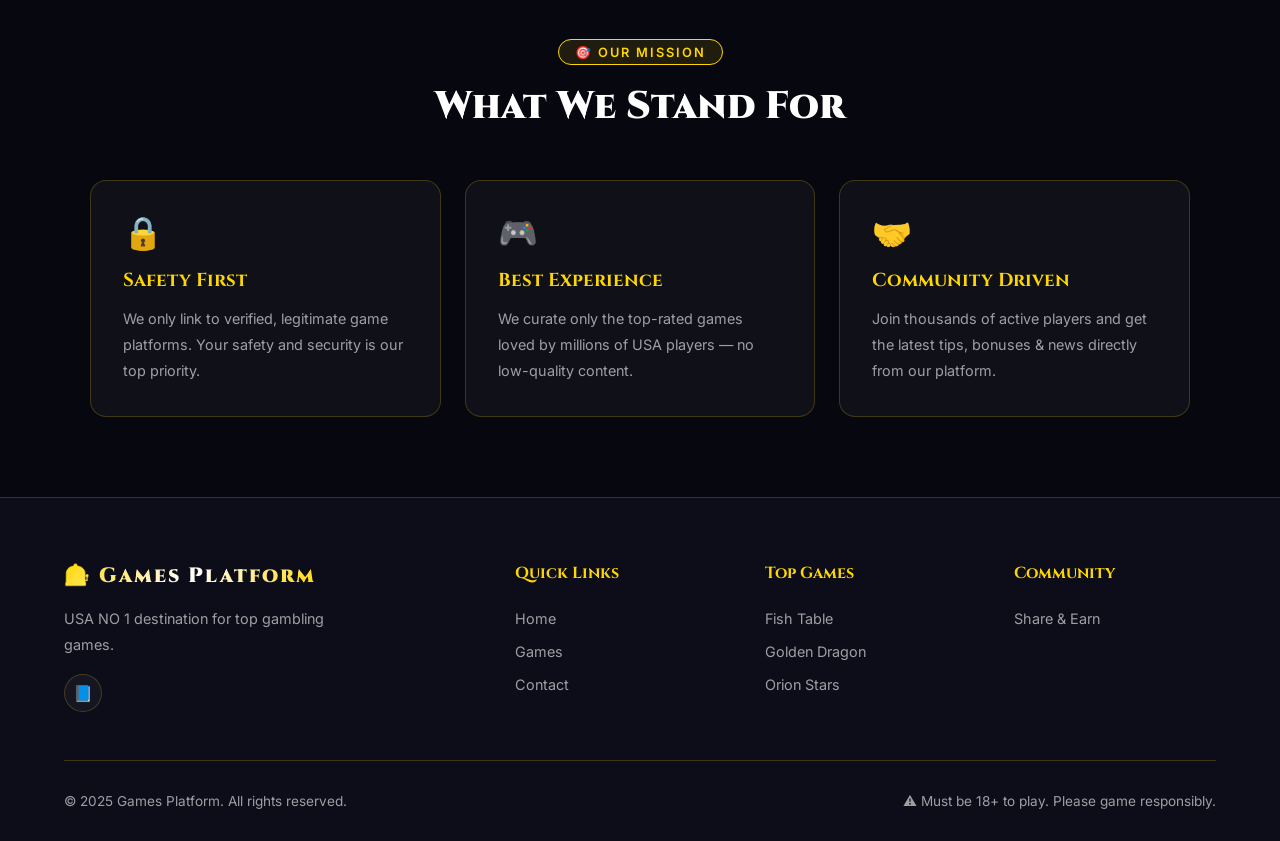
==== commit 619e5302: "Update about.html" ====
--- a/about.html
+++ b/about.html
@@ -2,6 +2,13 @@
 <html lang="en">
 
 <head>
+    <script async src="https://www.googletagmanager.com/gtag/js?id=G-Q90WM97T6S"></script>
+  <script>
+    window.dataLayer = window.dataLayer || [];
+    function gtag(){dataLayer.push(arguments);}
+    gtag('js', new Date());
+    gtag('config', 'G-Q90WM97T6S');
+  </script>
   <meta charset="UTF-8" />
   <meta name="viewport" content="width=device-width,initial-scale=1.0" />
   <title>About Us – Games Platform</title>
